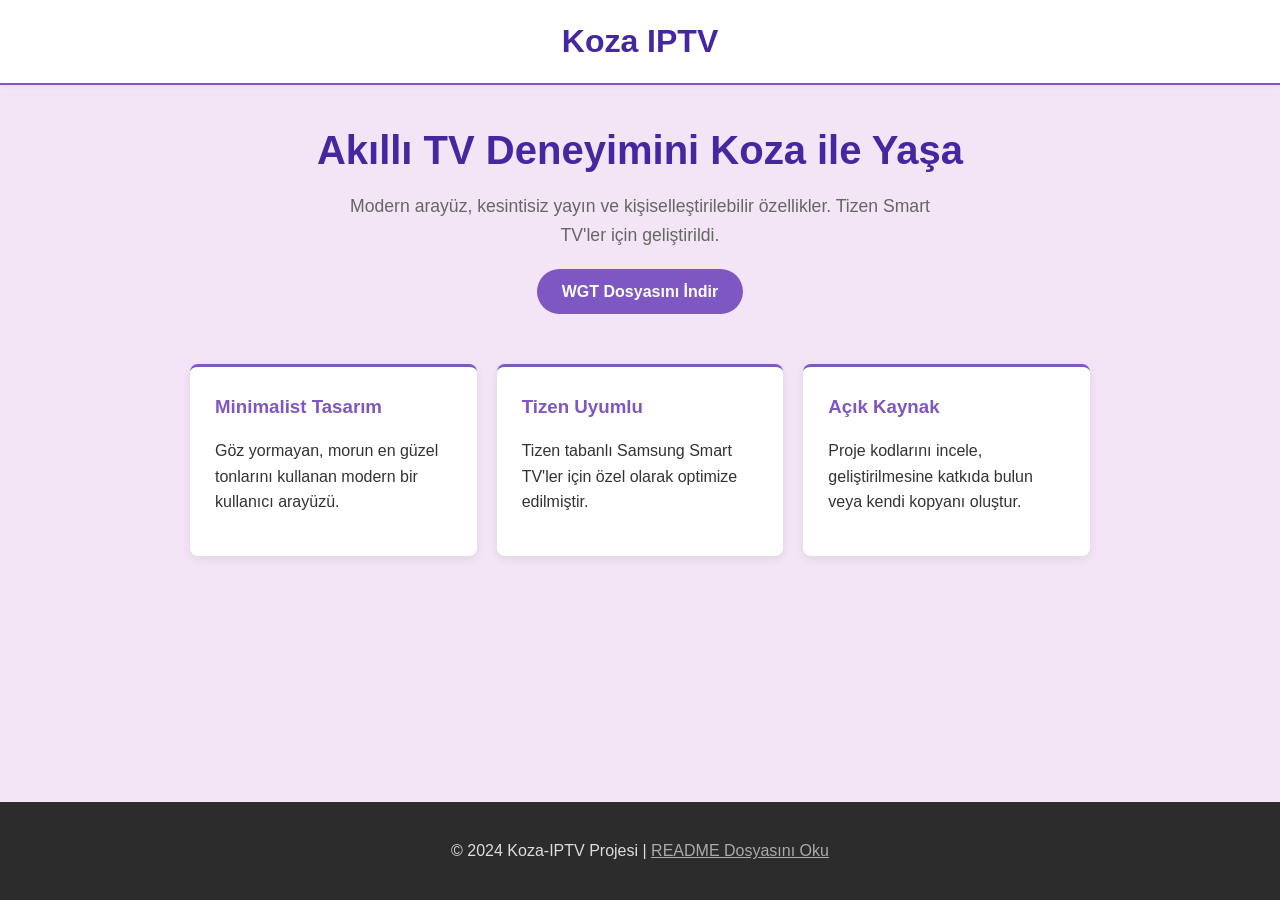
==== docs/index.html @ 99a21b76 "Create index.html for Koza IPTV project Added HTML structure and styles for Koza IPTV project." ====
<!DOCTYPE html>
<html lang="tr">
<head>
    <meta charset="UTF-8">
    <meta name="viewport" content="width=device-width, initial-scale=1.0">
    <title>Koza IPTV Projesi</title>
    <style>
        :root {
            --bg-color: #f3e5f5; /* Çok açık mor arka plan */
            --primary-color: #7e57c2; /* Ana mor tonu */
            --dark-color: #4527a0; /* Koyu mor (başlıklar için) */
            --text-color: #333;
            --white: #ffffff;
        }

        body {
            font-family: 'Segoe UI', Tahoma, Geneva, Verdana, sans-serif;
            margin: 0;
            padding: 0;
            background-color: var(--bg-color);
            color: var(--text-color);
            line-height: 1.6;
            display: flex;
            flex-direction: column;
            min-height: 100vh;
        }

        header {
            background-color: var(--white);
            border-bottom: 2px solid var(--primary-color);
            padding: 1rem 0;
            box-shadow: 0 2px 5px rgba(0,0,0,0.05);
        }

        .container {
            width: 80%;
            max-width: 900px;
            margin: 0 auto;
            padding: 0 20px;
        }

        h1, h2, h3 {
            color: var(--dark-color);
            font-weight: 600;
        }

        h1 {
            margin: 0;
            font-size: 2rem;
            text-align: center;
        }

        main {
            flex: 1;
            padding: 40px 0;
        }

        .hero {
            text-align: center;
            margin-bottom: 50px;
        }

        .hero h2 {
            font-size: 2.5rem;
            margin-bottom: 10px;
        }

        .hero p {
            font-size: 1.1rem;
            color: #666;
            max-width: 600px;
            margin: 0 auto;
        }

        .features {
            display: grid;
            grid-template-columns: repeat(auto-fit, minmax(250px, 1fr));
            gap: 20px;
            margin-top: 40px;
        }

        .feature-card {
            background-color: var(--white);
            padding: 25px;
            border-radius: 8px;
            box-shadow: 0 3px 10px rgba(0,0,0,0.08);
            border-top: 3px solid var(--primary-color);
            transition: transform 0.2s;
        }

        .feature-card:hover {
            transform: translateY(-5px);
        }

        .feature-card h3 {
            margin-top: 0;
            margin-bottom: 10px;
            color: var(--primary-color);
        }

        .cta-button {
            display: inline-block;
            background-color: var(--primary-color);
            color: var(--white);
            padding: 10px 25px;
            text-decoration: none;
            border-radius: 25px;
            margin-top: 20px;
            font-weight: bold;
            transition: background-color 0.2s;
        }

        .cta-button:hover {
            background-color: var(--dark-color);
        }

        footer {
            text-align: center;
            padding: 20px;
            background-color: #2c2c2c;
            color: #ddd;
            margin-top: auto;
        }
    </style>
</head>
<body>

    <header>
        <div class="container">
            <h1>Koza IPTV</h1>
        </div>
    </header>

    <main class="container">
        <section class="hero">
            <h2>Akıllı TV Deneyimini Koza ile Yaşa</h2>
            <p>Modern arayüz, kesintisiz yayın ve kişiselleştirilebilir özellikler. Tizen Smart TV'ler için geliştirildi.</p>
            <a href="KozaIPTV.wgt" class="cta-button">WGT Dosyasını İndir</a>
        </section>

        <section class="features">
            <div class="feature-card">
                <h3>Minimalist Tasarım</h3>
                <p>Göz yormayan, morun en güzel tonlarını kullanan modern bir kullanıcı arayüzü.</p>
            </div>
            <div class="feature-card">
                <h3>Tizen Uyumlu</h3>
                <p>Tizen tabanlı Samsung Smart TV'ler için özel olarak optimize edilmiştir.</p>
            </div>
            <div class="feature-card">
                <h3>Açık Kaynak</h3>
                <p>Proje kodlarını incele, geliştirilmesine katkıda bulun veya kendi kopyanı oluştur.</p>
            </div>
        </section>
    </main>

    <footer>
        <p>&copy; 2024 Koza-IPTV Projesi | <a href="README.md" style="color: #aaa;">README Dosyasını Oku</a></p>
    </footer>

</body>
</html>
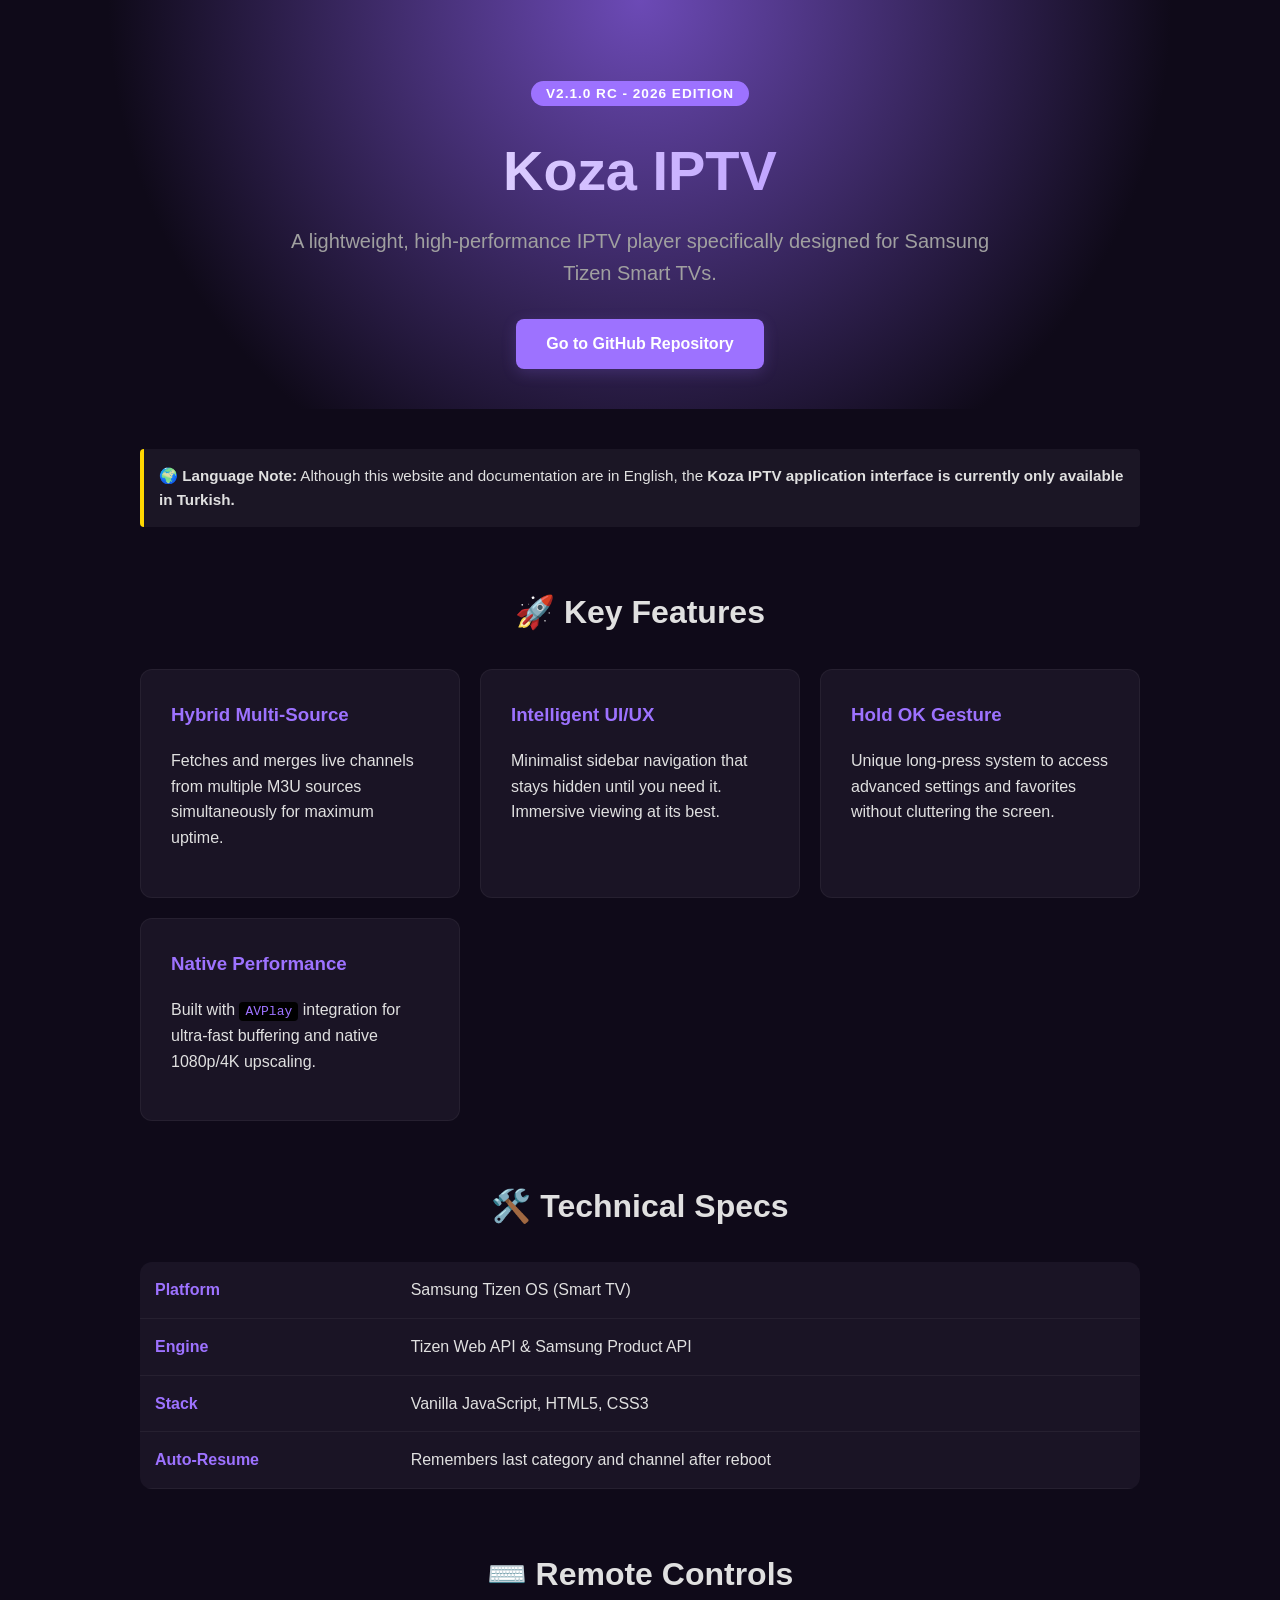
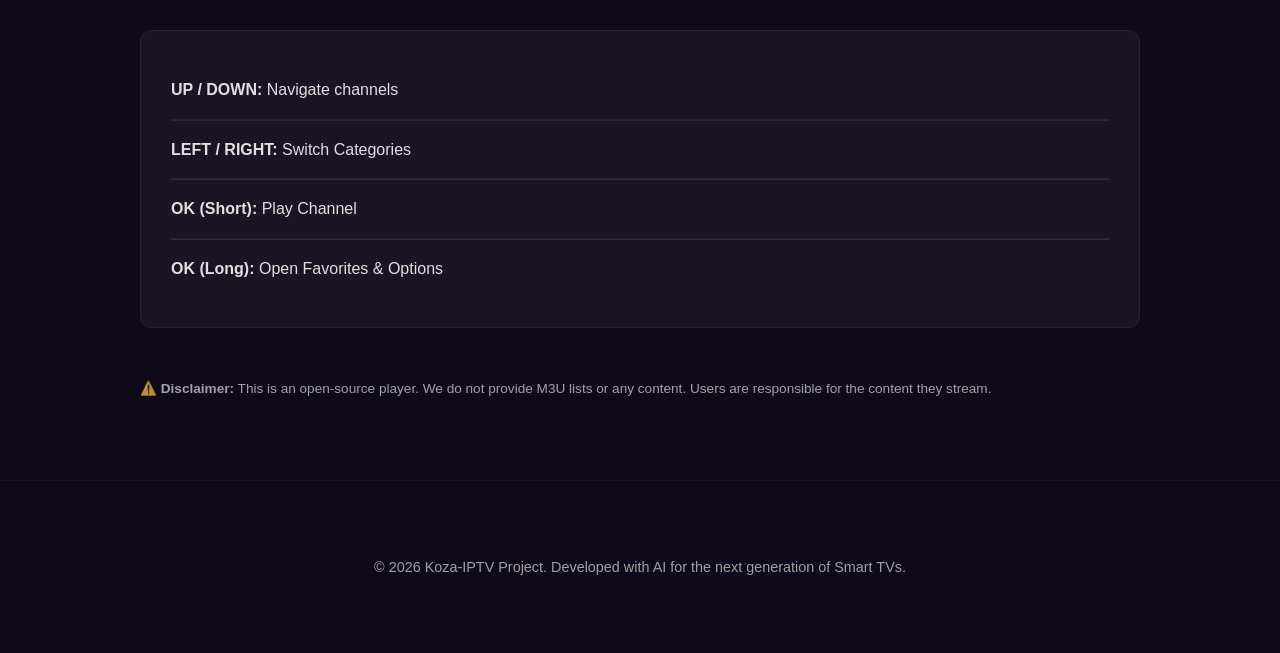
==== commit 96856e0a: "Update index.html" ====
--- a/docs/index.html
+++ b/docs/index.html
@@ -1,162 +1,256 @@
 <!DOCTYPE html>
-<html lang="tr">
+<html lang="en">
 <head>
     <meta charset="UTF-8">
     <meta name="viewport" content="width=device-width, initial-scale=1.0">
-    <title>Koza IPTV Projesi</title>
+    <title>Koza IPTV | Tizen Smart TV Edition</title>
     <style>
         :root {
-            --bg-color: #f3e5f5; /* Çok açık mor arka plan */
-            --primary-color: #7e57c2; /* Ana mor tonu */
-            --dark-color: #4527a0; /* Koyu mor (başlıklar için) */
-            --text-color: #333;
-            --white: #ffffff;
+            --bg-color: #0f0a19; /* Çok koyu mor/siyah */
+            --card-bg: #1a1425;
+            --primary-purple: #9d72ff;
+            --secondary-purple: #6c4ab6;
+            --text-main: #e0e0e0;
+            --text-dim: #a0a0a0;
+            --accent-glow: rgba(157, 114, 255, 0.2);
         }
 
         body {
-            font-family: 'Segoe UI', Tahoma, Geneva, Verdana, sans-serif;
+            font-family: 'Inter', -apple-system, BlinkMacSystemFont, sans-serif;
             margin: 0;
-            padding: 0;
             background-color: var(--bg-color);
-            color: var(--text-color);
+            color: var(--text-main);
             line-height: 1.6;
-            display: flex;
-            flex-direction: column;
-            min-height: 100vh;
-        }
-
-        header {
-            background-color: var(--white);
-            border-bottom: 2px solid var(--primary-color);
-            padding: 1rem 0;
-            box-shadow: 0 2px 5px rgba(0,0,0,0.05);
         }
 
         .container {
-            width: 80%;
-            max-width: 900px;
+            max-width: 1000px;
             margin: 0 auto;
             padding: 0 20px;
         }
 
-        h1, h2, h3 {
-            color: var(--dark-color);
+        /* Hero Section */
+        header {
+            padding: 80px 0 40px;
+            text-align: center;
+            background: radial-gradient(circle at top, var(--secondary-purple) 0%, var(--bg-color) 70%);
+        }
+
+        .badge {
+            background: var(--primary-purple);
+            color: white;
+            padding: 5px 15px;
+            border-radius: 20px;
+            font-size: 0.85rem;
+            font-weight: bold;
+            text-transform: uppercase;
+            letter-spacing: 1px;
+        }
+
+        h1 {
+            font-size: 3.5rem;
+            margin: 20px 0 10px;
+            background: linear-gradient(to right, #fff, var(--primary-purple));
+            -webkit-background-clip: text;
+            -webkit-text-fill-color: transparent;
+        }
+
+        .tagline {
+            font-size: 1.25rem;
+            color: var(--text-dim);
+            max-width: 700px;
+            margin: 0 auto 30px;
+        }
+
+        .btn-group {
+            display: flex;
+            gap: 15px;
+            justify-content: center;
+            margin-top: 20px;
+        }
+
+        .btn {
+            padding: 12px 30px;
+            border-radius: 8px;
+            text-decoration: none;
             font-weight: 600;
-        }
-
-        h1 {
-            margin: 0;
+            transition: all 0.3s ease;
+        }
+
+        .btn-primary {
+            background-color: var(--primary-purple);
+            color: white;
+            box-shadow: 0 4px 15px var(--accent-glow);
+        }
+
+        .btn-primary:hover {
+            transform: translateY(-2px);
+            background-color: #b08dff;
+        }
+
+        /* Lang Alert */
+        .lang-notice {
+            background: rgba(255, 255, 255, 0.05);
+            border-left: 4px solid #ffd700;
+            padding: 15px;
+            margin: 40px 0;
+            border-radius: 4px;
+            font-size: 0.95rem;
+        }
+
+        /* Grid Sections */
+        .section-title {
+            text-align: center;
+            margin: 60px 0 30px;
             font-size: 2rem;
-            text-align: center;
-        }
-
-        main {
-            flex: 1;
-            padding: 40px 0;
-        }
-
-        .hero {
-            text-align: center;
-            margin-bottom: 50px;
-        }
-
-        .hero h2 {
-            font-size: 2.5rem;
-            margin-bottom: 10px;
-        }
-
-        .hero p {
-            font-size: 1.1rem;
-            color: #666;
-            max-width: 600px;
-            margin: 0 auto;
-        }
-
-        .features {
+        }
+
+        .features-grid {
             display: grid;
-            grid-template-columns: repeat(auto-fit, minmax(250px, 1fr));
+            grid-template-columns: repeat(auto-fit, minmax(300px, 1fr));
             gap: 20px;
-            margin-top: 40px;
-        }
-
-        .feature-card {
-            background-color: var(--white);
-            padding: 25px;
-            border-radius: 8px;
-            box-shadow: 0 3px 10px rgba(0,0,0,0.08);
-            border-top: 3px solid var(--primary-color);
-            transition: transform 0.2s;
-        }
-
-        .feature-card:hover {
-            transform: translateY(-5px);
-        }
-
-        .feature-card h3 {
+        }
+
+        .card {
+            background: var(--card-bg);
+            padding: 30px;
+            border-radius: 12px;
+            border: 1px solid rgba(255,255,255,0.05);
+            transition: border 0.3s;
+        }
+
+        .card:hover {
+            border-color: var(--primary-purple);
+        }
+
+        .card h3 {
             margin-top: 0;
-            margin-bottom: 10px;
-            color: var(--primary-color);
-        }
-
-        .cta-button {
-            display: inline-block;
-            background-color: var(--primary-color);
-            color: var(--white);
-            padding: 10px 25px;
-            text-decoration: none;
-            border-radius: 25px;
-            margin-top: 20px;
-            font-weight: bold;
-            transition: background-color 0.2s;
-        }
-
-        .cta-button:hover {
-            background-color: var(--dark-color);
-        }
+            color: var(--primary-purple);
+        }
+
+        /* Specs Table */
+        .specs-table {
+            width: 100%;
+            border-collapse: collapse;
+            margin: 20px 0;
+            background: var(--card-bg);
+            border-radius: 12px;
+            overflow: hidden;
+        }
+
+        .specs-table td, .specs-table th {
+            padding: 15px;
+            border-bottom: 1px solid rgba(255,255,255,0.05);
+            text-align: left;
+        }
+
+        .specs-table th { color: var(--primary-purple); }
 
         footer {
             text-align: center;
-            padding: 20px;
-            background-color: #2c2c2c;
-            color: #ddd;
-            margin-top: auto;
+            padding: 60px 0;
+            color: var(--text-dim);
+            font-size: 0.9rem;
+            border-top: 1px solid rgba(255,255,255,0.05);
+            margin-top: 80px;
+        }
+
+        code {
+            background: #000;
+            padding: 2px 6px;
+            border-radius: 4px;
+            color: var(--primary-purple);
         }
     </style>
 </head>
 <body>
 
-    <header>
-        <div class="container">
-            <h1>Koza IPTV</h1>
+<header>
+    <div class="container">
+        <span class="badge">v2.1.0 RC - 2026 Edition</span>
+        <h1>Koza IPTV</h1>
+        <p class="tagline">A lightweight, high-performance IPTV player specifically designed for Samsung Tizen Smart TVs.</p>
+        
+        <div class="btn-group">
+            <a href="https://github.com/kkoozzaa/Koza-IPTV" class="btn btn-primary">Go to GitHub Repository</a>
         </div>
-    </header>
-
-    <main class="container">
-        <section class="hero">
-            <h2>Akıllı TV Deneyimini Koza ile Yaşa</h2>
-            <p>Modern arayüz, kesintisiz yayın ve kişiselleştirilebilir özellikler. Tizen Smart TV'ler için geliştirildi.</p>
-            <a href="KozaIPTV.wgt" class="cta-button">WGT Dosyasını İndir</a>
-        </section>
-
-        <section class="features">
-            <div class="feature-card">
-                <h3>Minimalist Tasarım</h3>
-                <p>Göz yormayan, morun en güzel tonlarını kullanan modern bir kullanıcı arayüzü.</p>
-            </div>
-            <div class="feature-card">
-                <h3>Tizen Uyumlu</h3>
-                <p>Tizen tabanlı Samsung Smart TV'ler için özel olarak optimize edilmiştir.</p>
-            </div>
-            <div class="feature-card">
-                <h3>Açık Kaynak</h3>
-                <p>Proje kodlarını incele, geliştirilmesine katkıda bulun veya kendi kopyanı oluştur.</p>
-            </div>
-        </section>
-    </main>
-
-    <footer>
-        <p>&copy; 2024 Koza-IPTV Projesi | <a href="README.md" style="color: #aaa;">README Dosyasını Oku</a></p>
-    </footer>
+    </div>
+</header>
+
+<main class="container">
+    
+    <div class="lang-notice">
+        <strong>🌍 Language Note:</strong> Although this website and documentation are in English, the <strong>Koza IPTV application interface is currently only available in Turkish.</strong>
+    </div>
+
+    <section id="features">
+        <h2 class="section-title">🚀 Key Features</h2>
+        <div class="features-grid">
+            <div class="card">
+                <h3>Hybrid Multi-Source</h3>
+                <p>Fetches and merges live channels from multiple M3U sources simultaneously for maximum uptime.</p>
+            </div>
+            <div class="card">
+                <h3>Intelligent UI/UX</h3>
+                <p>Minimalist sidebar navigation that stays hidden until you need it. Immersive viewing at its best.</p>
+            </div>
+            <div class="card">
+                <h3>Hold OK Gesture</h3>
+                <p>Unique long-press system to access advanced settings and favorites without cluttering the screen.</p>
+            </div>
+            <div class="card">
+                <h3>Native Performance</h3>
+                <p>Built with <code>AVPlay</code> integration for ultra-fast buffering and native 1080p/4K upscaling.</p>
+            </div>
+        </div>
+    </section>
+
+    <section id="technical">
+        <h2 class="section-title">🛠️ Technical Specs</h2>
+        <table class="specs-table">
+            <tr>
+                <th>Platform</th>
+                <td>Samsung Tizen OS (Smart TV)</td>
+            </tr>
+            <tr>
+                <th>Engine</th>
+                <td>Tizen Web API & Samsung Product API</td>
+            </tr>
+            <tr>
+                <th>Stack</th>
+                <td>Vanilla JavaScript, HTML5, CSS3</td>
+            </tr>
+            <tr>
+                <th>Auto-Resume</th>
+                <td>Remembers last category and channel after reboot</td>
+            </tr>
+        </table>
+    </section>
+
+    <section id="controls">
+        <h2 class="section-title">⌨️ Remote Controls</h2>
+        <div class="card">
+            <p><strong>UP / DOWN:</strong> Navigate channels</p>
+            <hr style="opacity: 0.1">
+            <p><strong>LEFT / RIGHT:</strong> Switch Categories</p>
+            <hr style="opacity: 0.1">
+            <p><strong>OK (Short):</strong> Play Channel</p>
+            <hr style="opacity: 0.1">
+            <p><strong>OK (Long):</strong> Open Favorites & Options</p>
+        </div>
+    </section>
+
+    <section id="disclaimer" style="margin-top: 50px; opacity: 0.7; font-size: 0.85rem;">
+        <p><strong>⚠️ Disclaimer:</strong> This is an open-source player. We do not provide M3U lists or any content. Users are responsible for the content they stream.</p>
+    </section>
+
+</main>
+
+<footer>
+    <div class="container">
+        <p>&copy; 2026 Koza-IPTV Project. Developed with AI for the next generation of Smart TVs.</p>
+    </div>
+</footer>
 
 </body>
 </html>
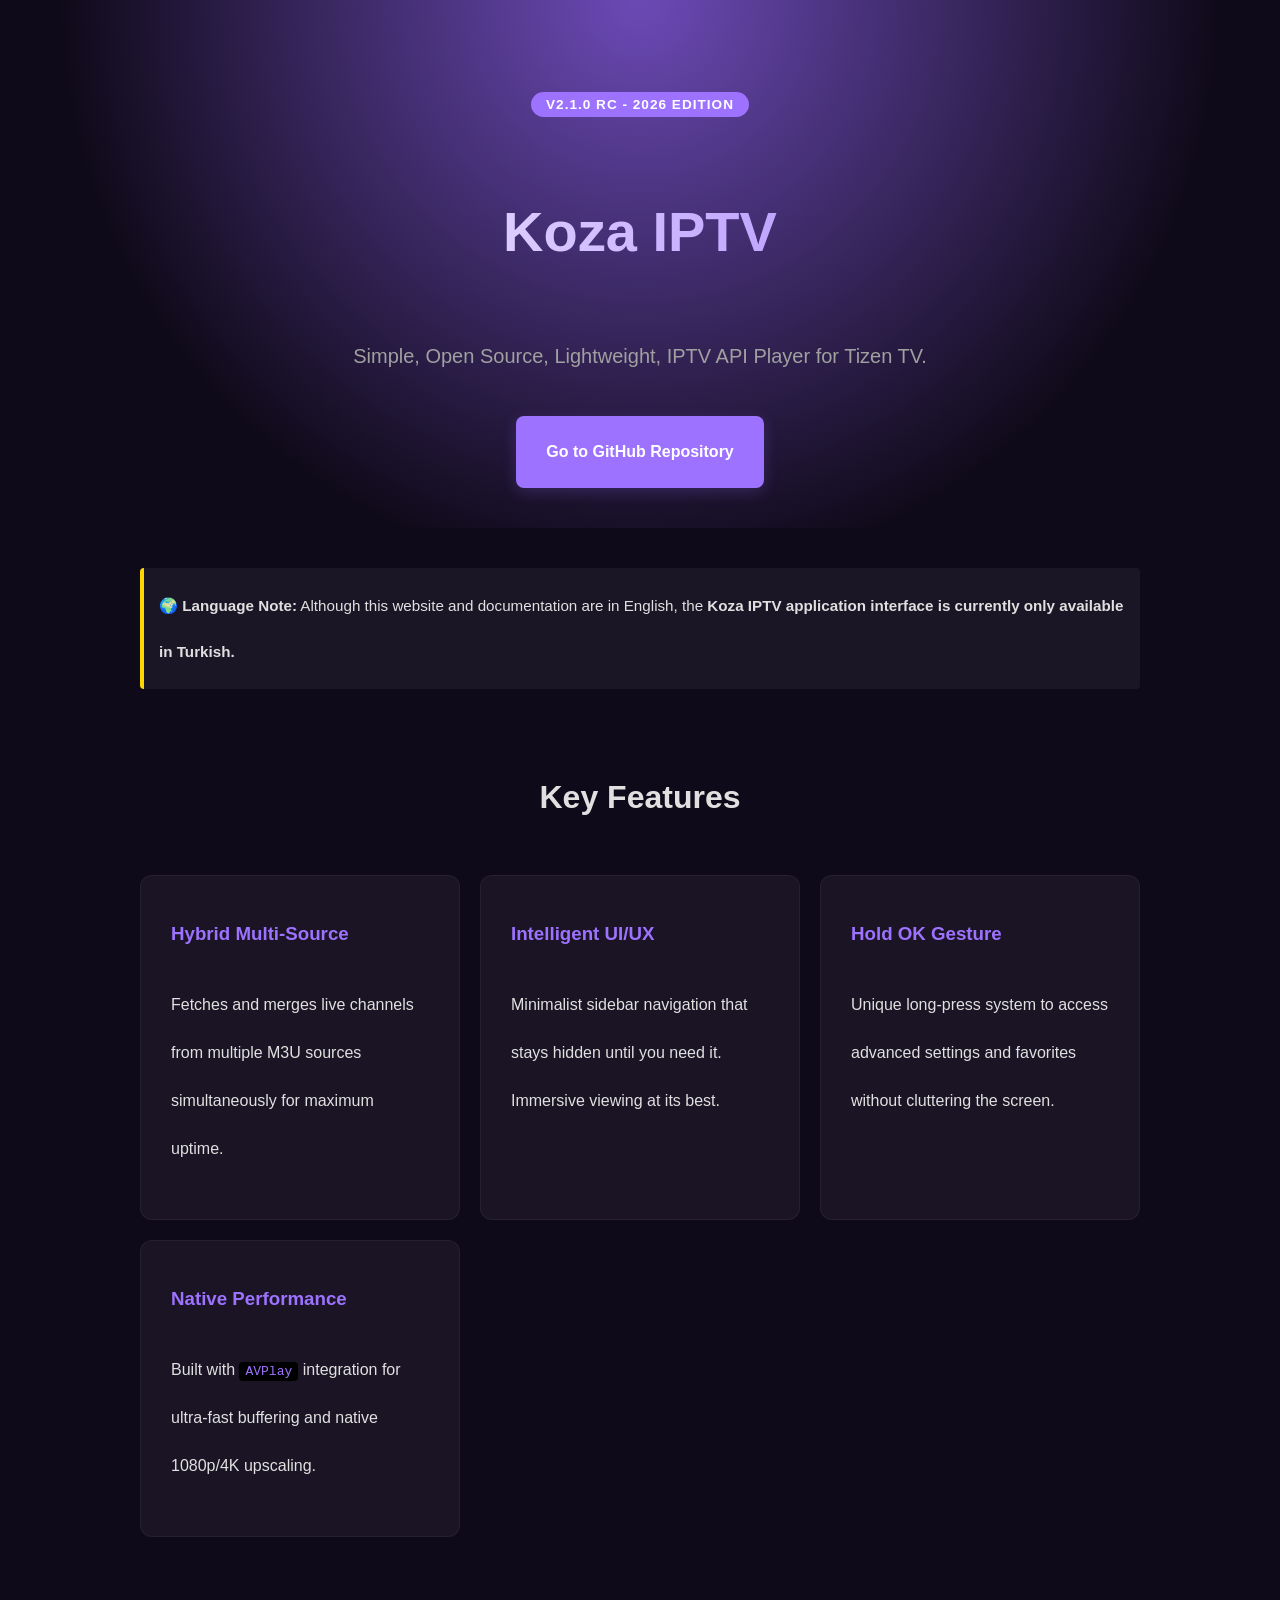
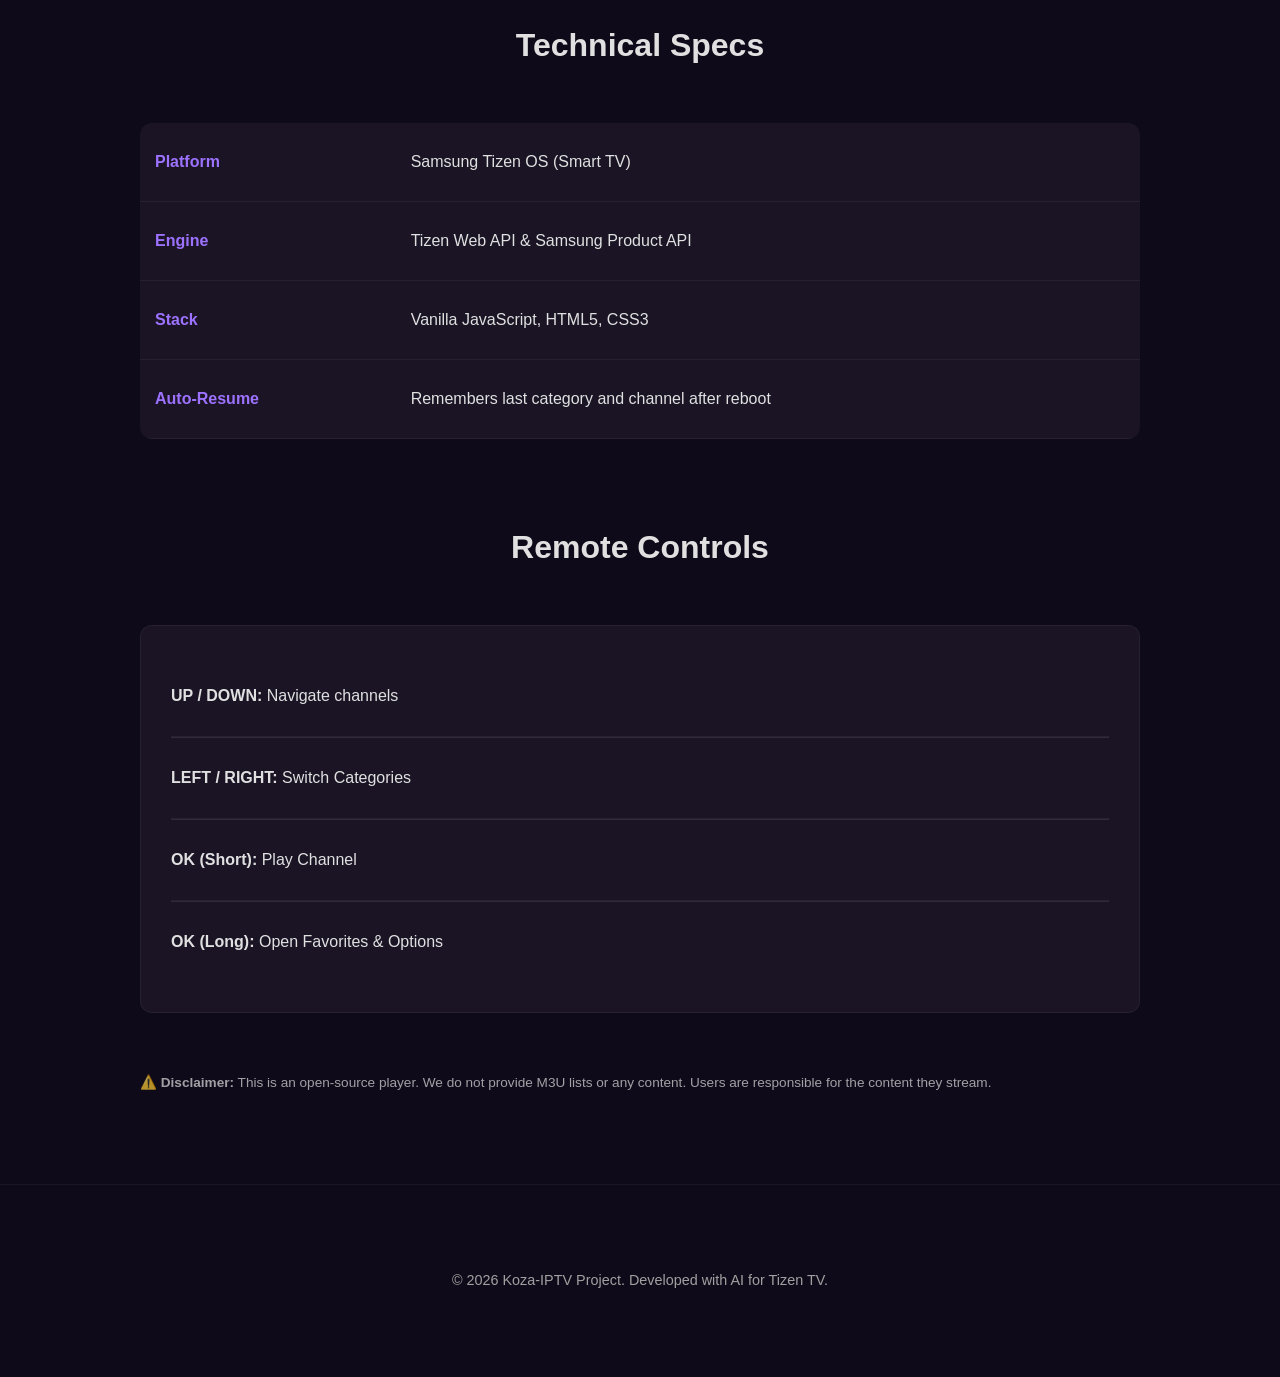
==== commit 8c86b467: "Update index.html" ====
--- a/docs/index.html
+++ b/docs/index.html
@@ -3,7 +3,7 @@
 <head>
     <meta charset="UTF-8">
     <meta name="viewport" content="width=device-width, initial-scale=1.0">
-    <title>Koza IPTV | Tizen Smart TV Edition</title>
+    <title>Koza IPTV | For Tizen TV </title>
     <style>
         :root {
             --bg-color: #0f0a19; /* Çok koyu mor/siyah */
@@ -20,7 +20,7 @@
             margin: 0;
             background-color: var(--bg-color);
             color: var(--text-main);
-            line-height: 1.6;
+            line-height: 3;
         }
 
         .container {
@@ -169,7 +169,7 @@
     <div class="container">
         <span class="badge">v2.1.0 RC - 2026 Edition</span>
         <h1>Koza IPTV</h1>
-        <p class="tagline">A lightweight, high-performance IPTV player specifically designed for Samsung Tizen Smart TVs.</p>
+        <p class="tagline">Simple, Open Source, Lightweight, IPTV API Player for Tizen TV.</p>
         
         <div class="btn-group">
             <a href="https://github.com/kkoozzaa/Koza-IPTV" class="btn btn-primary">Go to GitHub Repository</a>
@@ -184,7 +184,7 @@
     </div>
 
     <section id="features">
-        <h2 class="section-title">🚀 Key Features</h2>
+        <h2 class="section-title">Key Features</h2>
         <div class="features-grid">
             <div class="card">
                 <h3>Hybrid Multi-Source</h3>
@@ -206,7 +206,7 @@
     </section>
 
     <section id="technical">
-        <h2 class="section-title">🛠️ Technical Specs</h2>
+        <h2 class="section-title">Technical Specs</h2>
         <table class="specs-table">
             <tr>
                 <th>Platform</th>
@@ -228,7 +228,7 @@
     </section>
 
     <section id="controls">
-        <h2 class="section-title">⌨️ Remote Controls</h2>
+        <h2 class="section-title">Remote Controls</h2>
         <div class="card">
             <p><strong>UP / DOWN:</strong> Navigate channels</p>
             <hr style="opacity: 0.1">
@@ -248,7 +248,7 @@
 
 <footer>
     <div class="container">
-        <p>&copy; 2026 Koza-IPTV Project. Developed with AI for the next generation of Smart TVs.</p>
+        <p>&copy; 2026 Koza-IPTV Project. Developed with AI for Tizen TV.</p>
     </div>
 </footer>
 
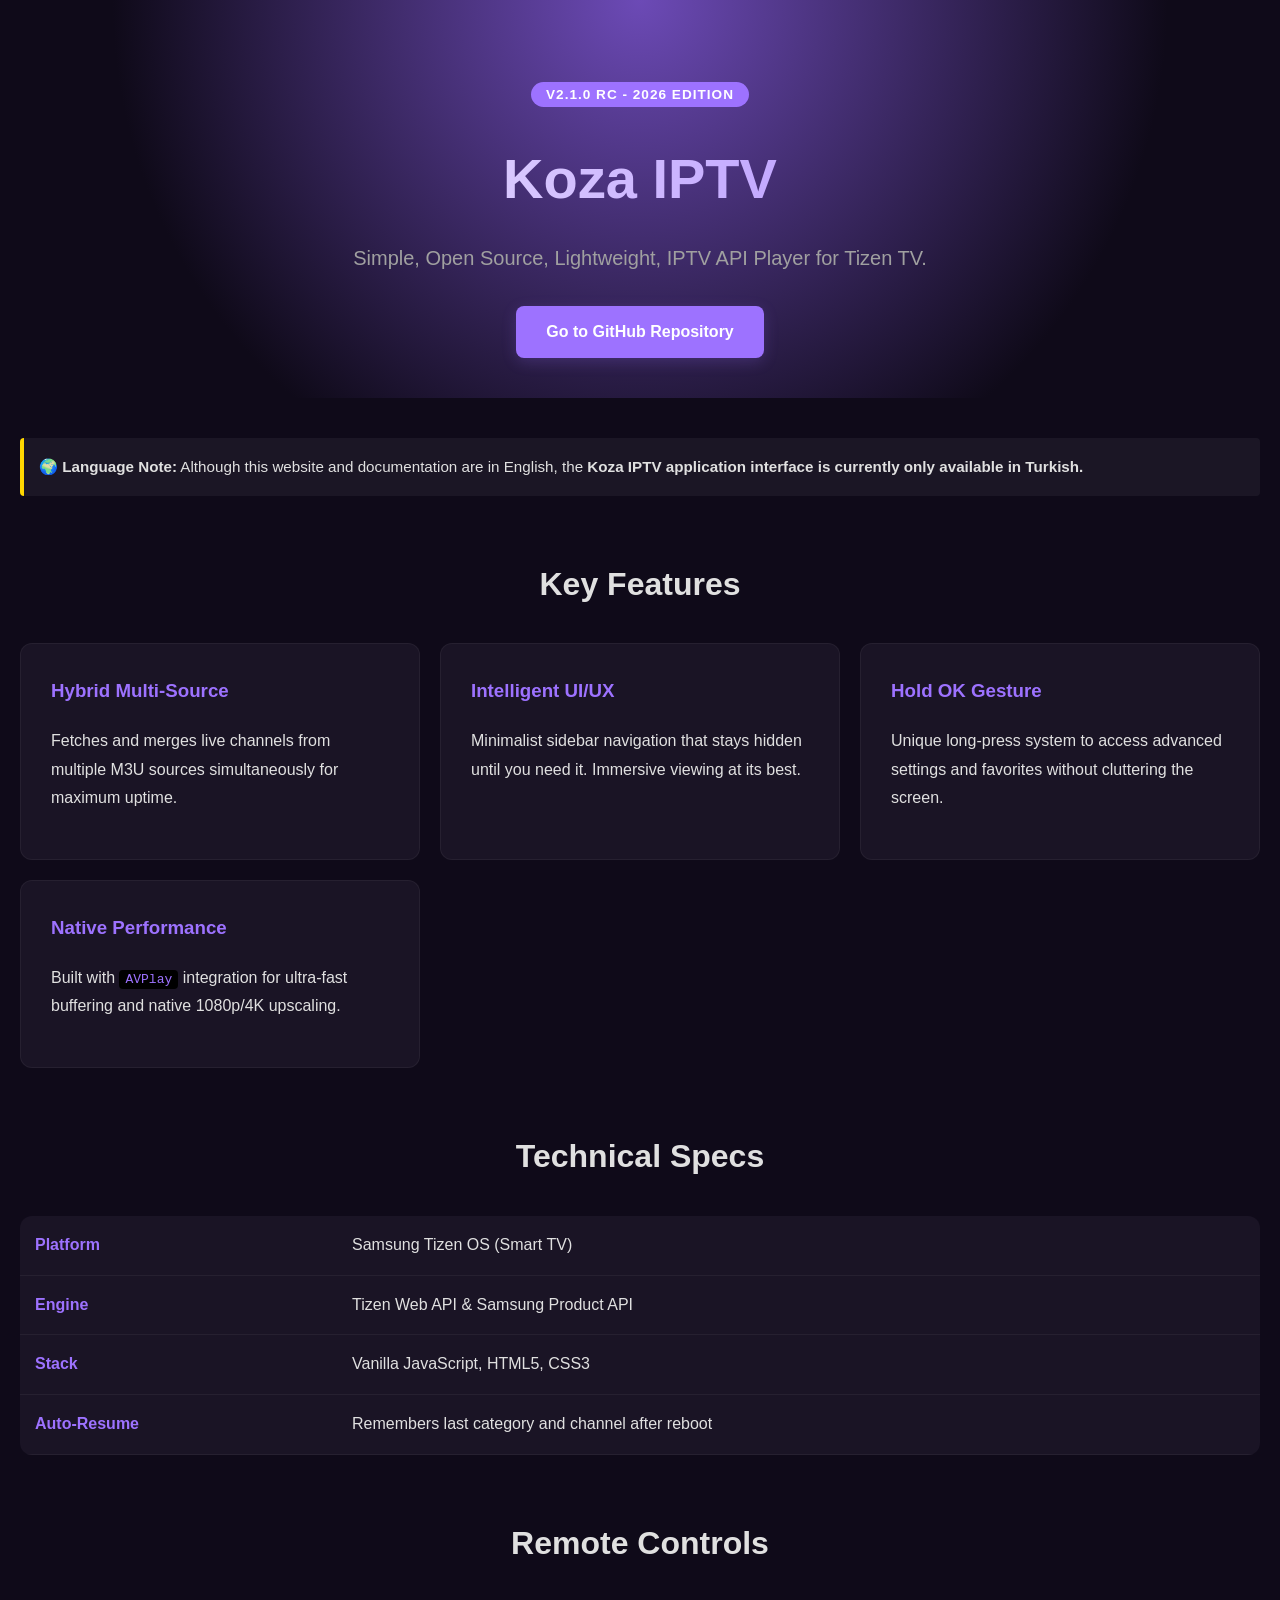
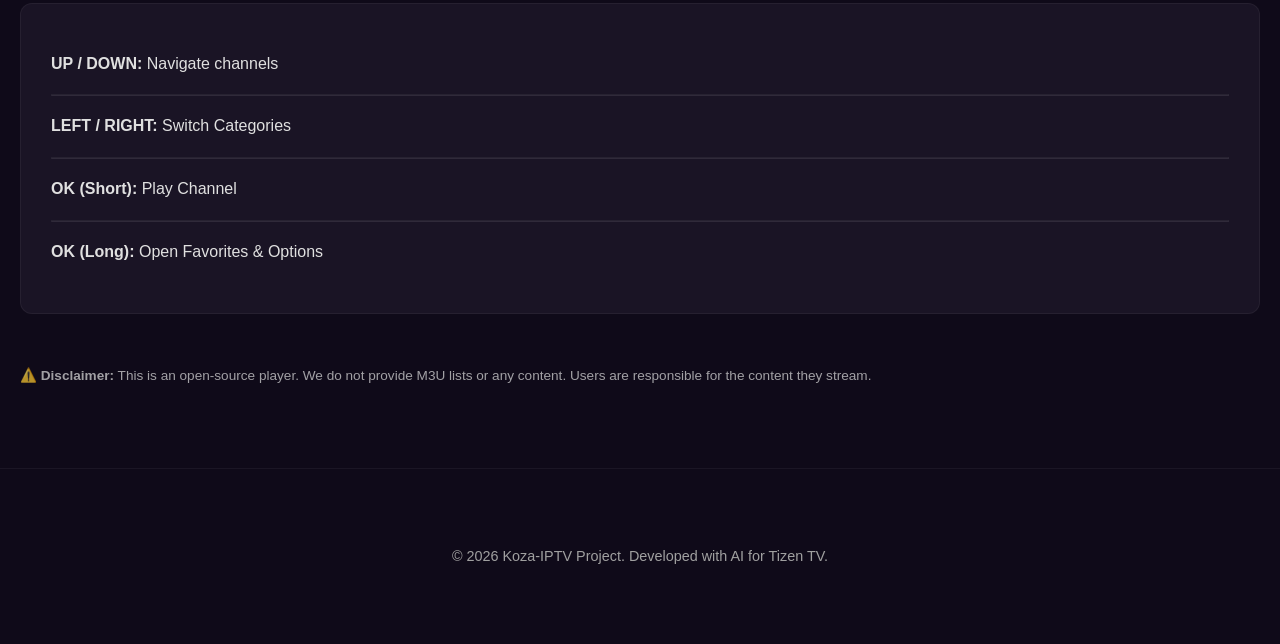
==== commit 14f5b9e1: "Update index.html" ====
--- a/docs/index.html
+++ b/docs/index.html
@@ -20,11 +20,11 @@
             margin: 0;
             background-color: var(--bg-color);
             color: var(--text-main);
-            line-height: 3;
+            line-height: 1.8;
         }
 
         .container {
-            max-width: 1000px;
+            max-width: 5000px;
             margin: 0 auto;
             padding: 0 20px;
         }
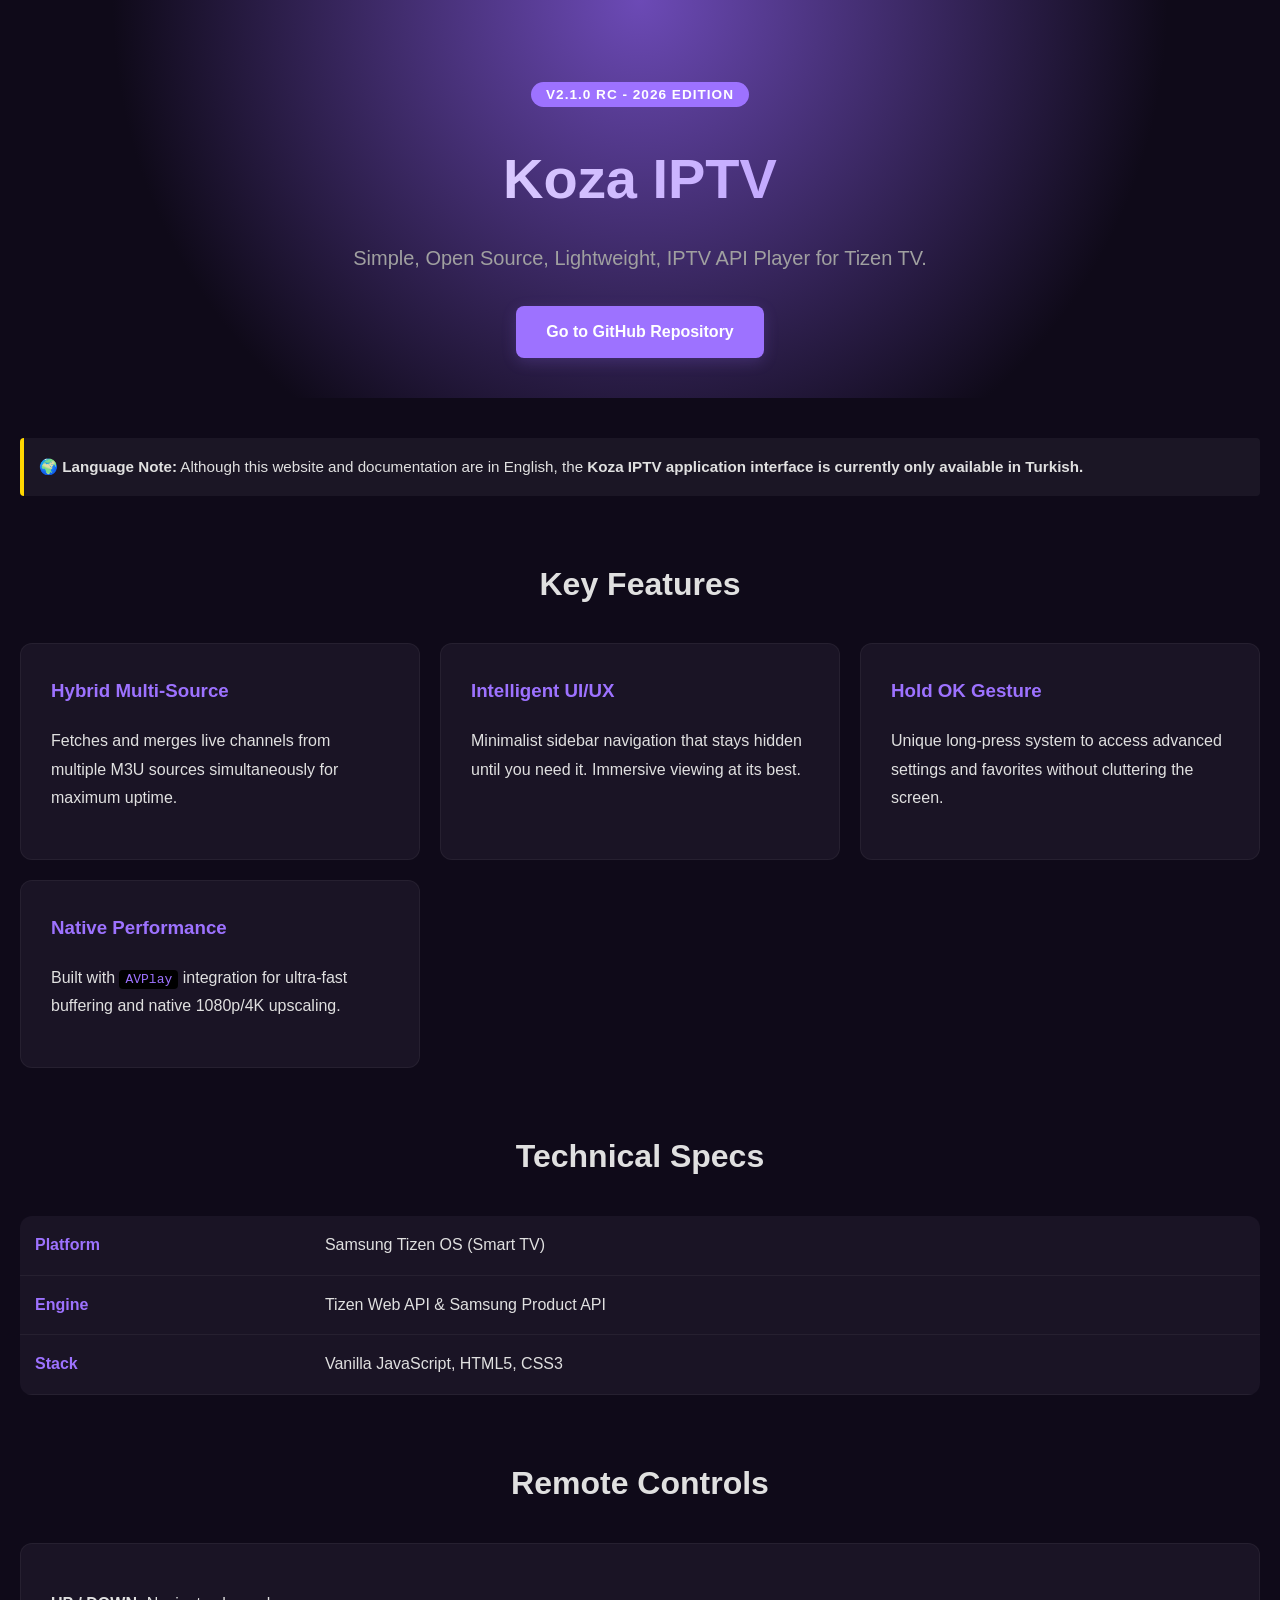
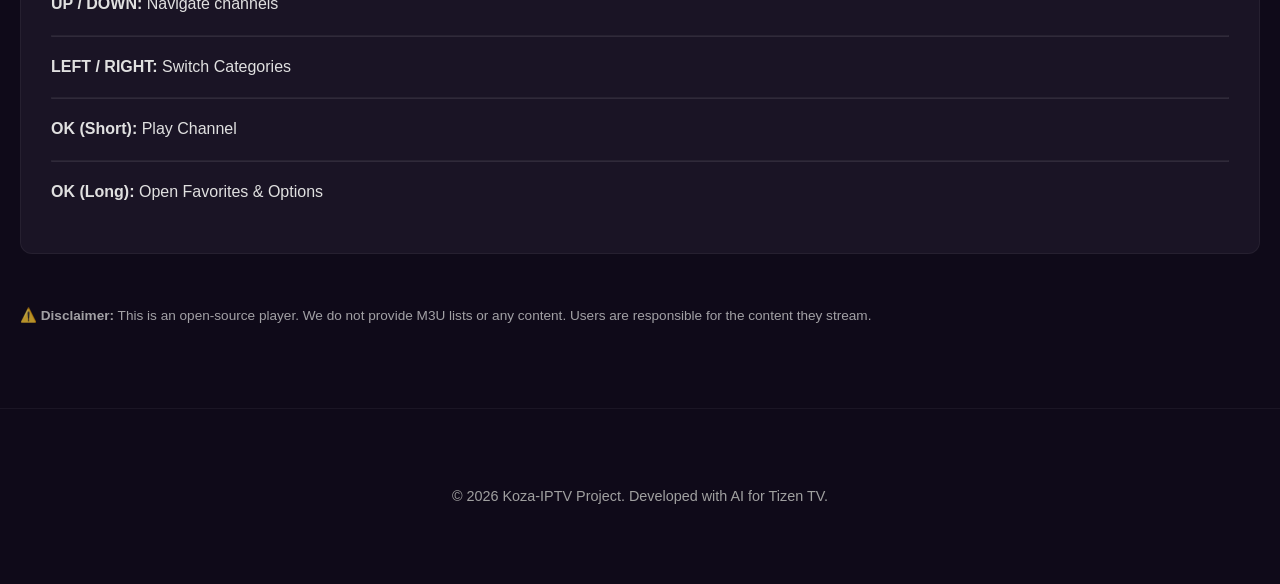
==== commit b3626f7e: "Update index.html" ====
--- a/docs/index.html
+++ b/docs/index.html
@@ -24,7 +24,7 @@
         }
 
         .container {
-            max-width: 5000px;
+            max-width: 2000px;
             margin: 0 auto;
             padding: 0 20px;
         }
@@ -220,10 +220,6 @@
                 <th>Stack</th>
                 <td>Vanilla JavaScript, HTML5, CSS3</td>
             </tr>
-            <tr>
-                <th>Auto-Resume</th>
-                <td>Remembers last category and channel after reboot</td>
-            </tr>
         </table>
     </section>
 
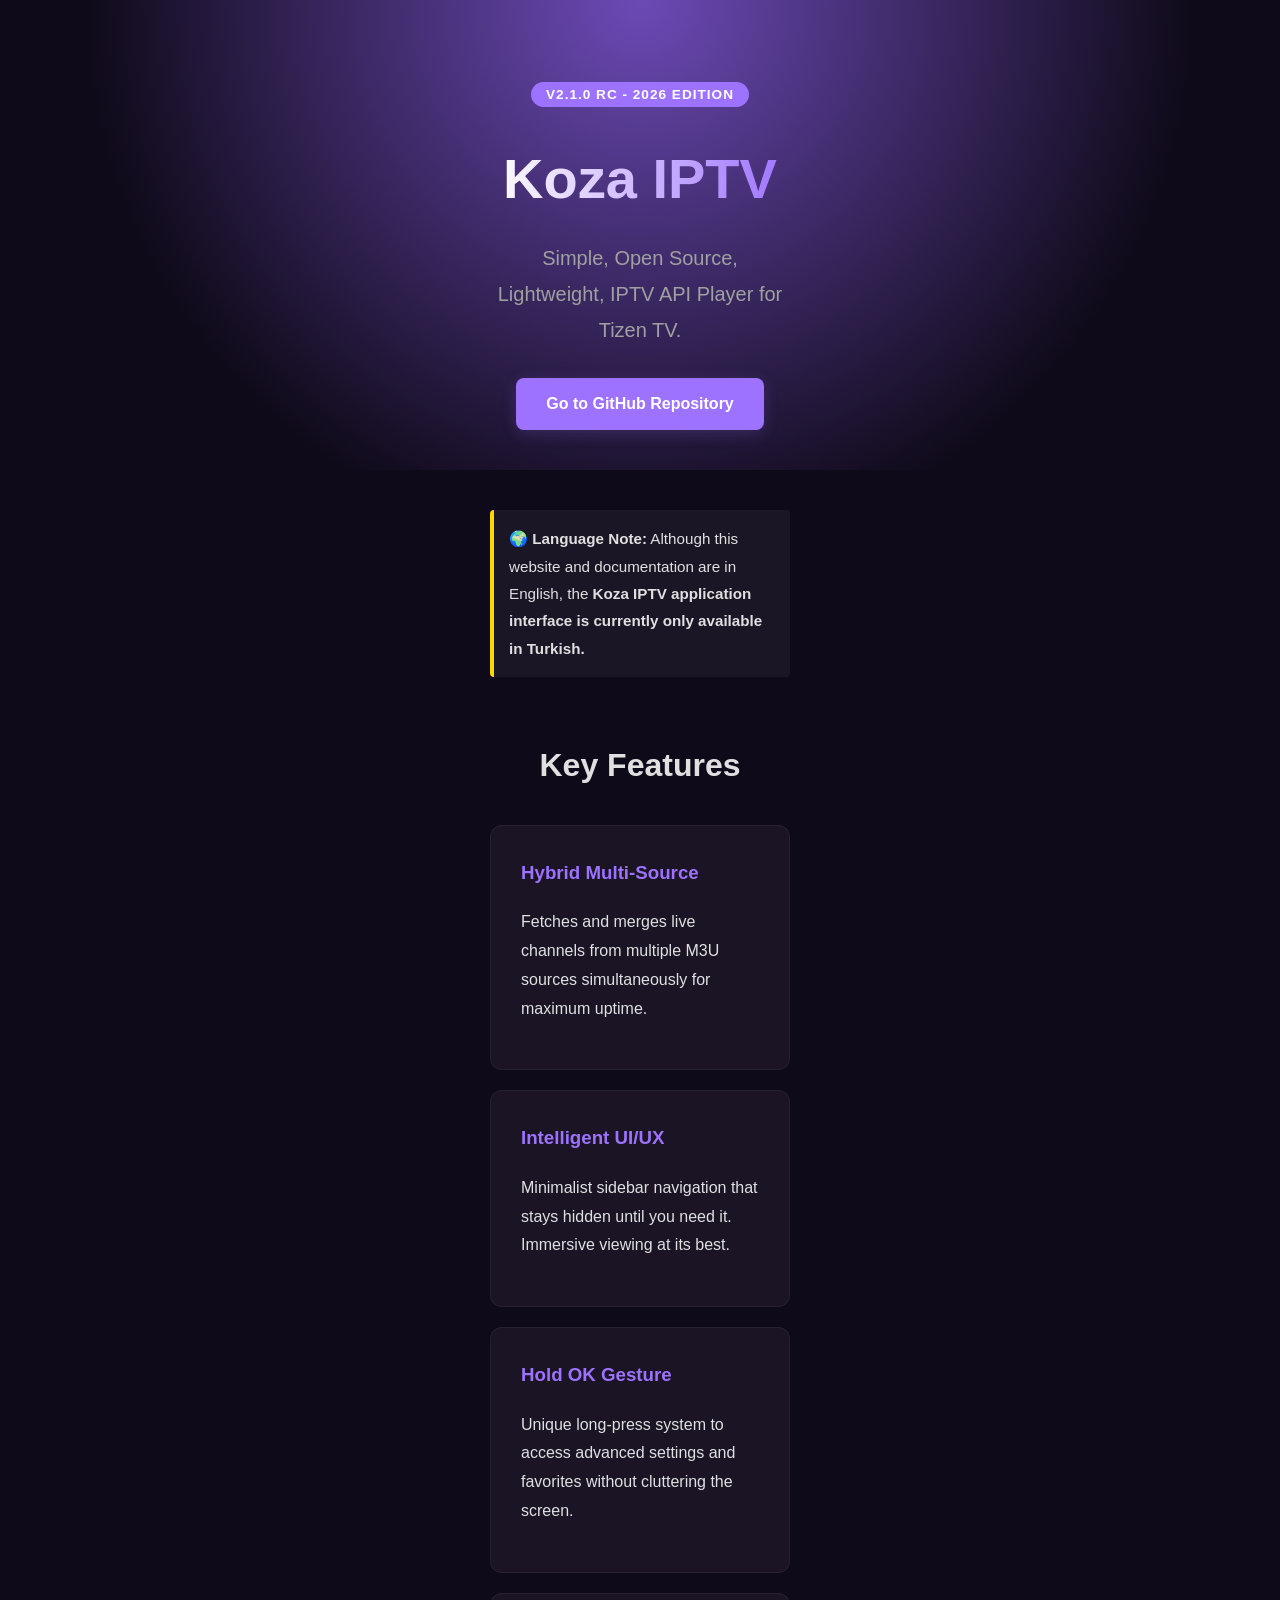
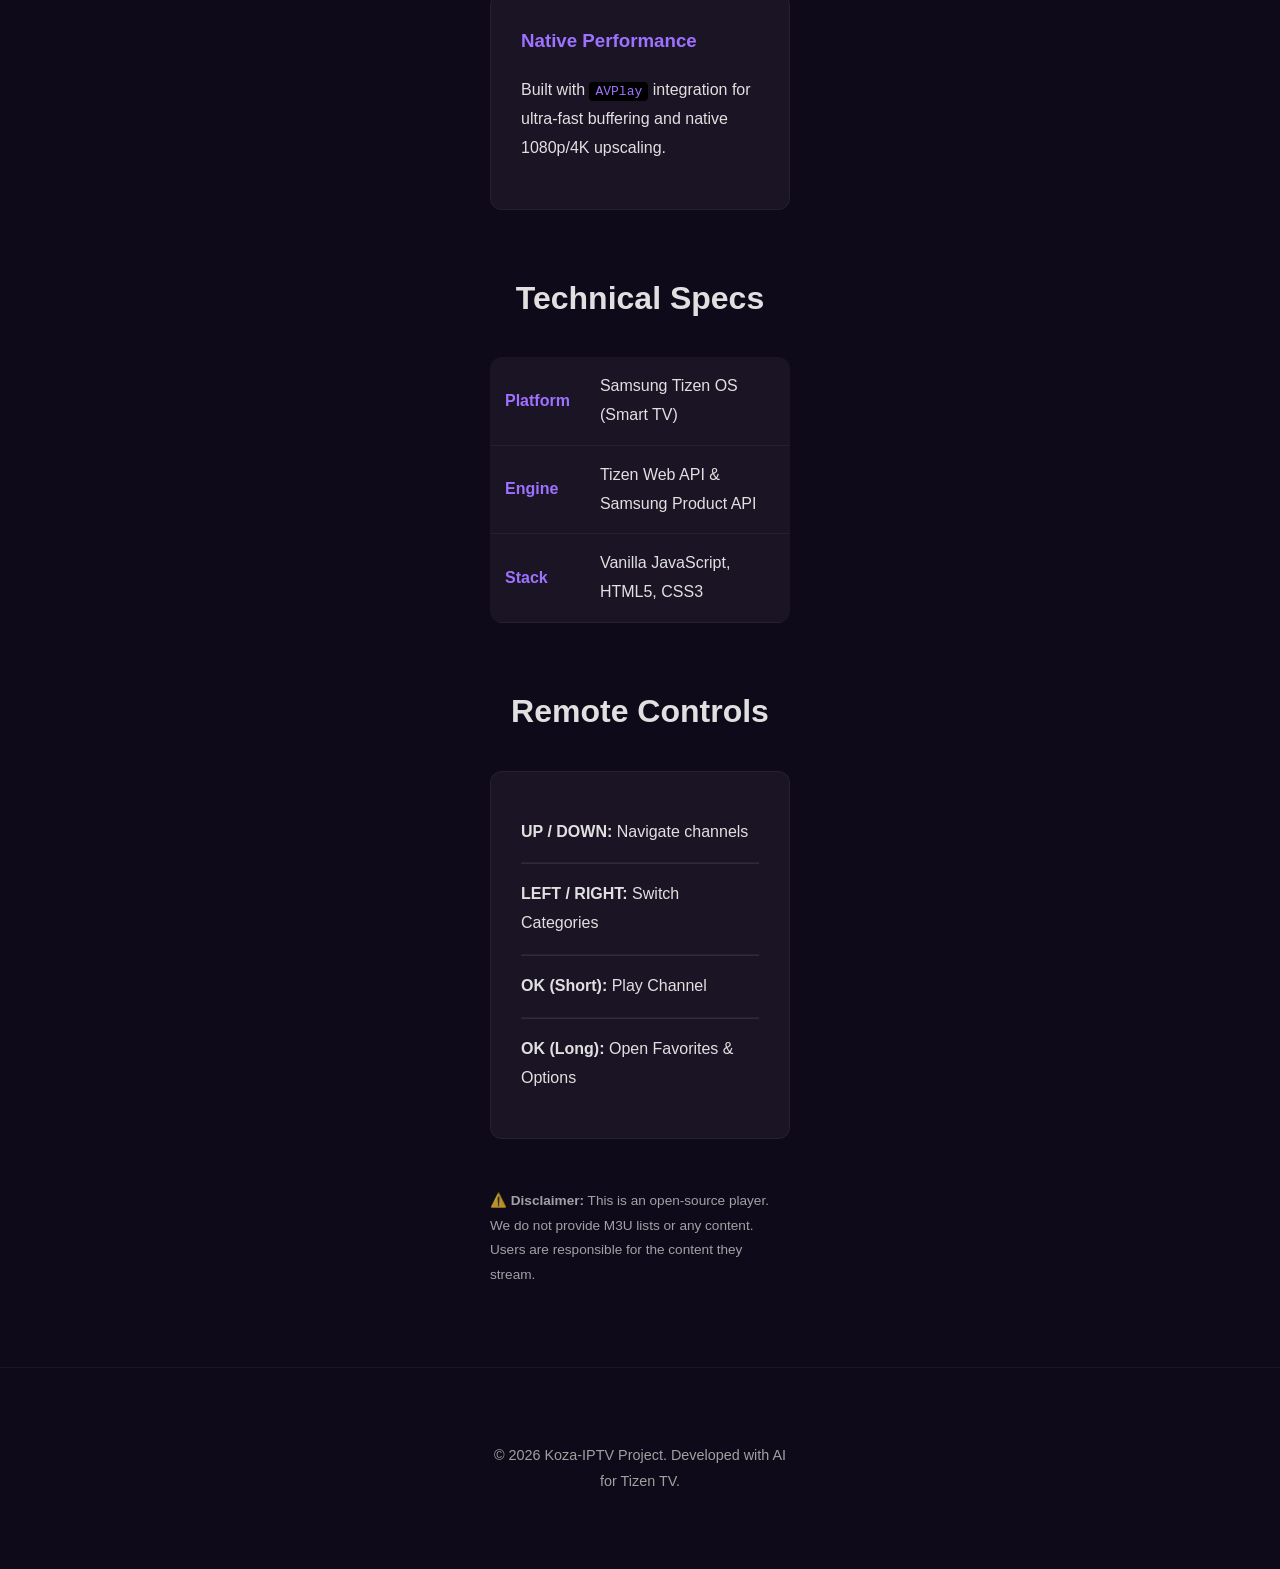
==== commit 90325f95: "Update index.html" ====
--- a/docs/index.html
+++ b/docs/index.html
@@ -6,7 +6,7 @@
     <title>Koza IPTV | For Tizen TV </title>
     <style>
         :root {
-            --bg-color: #0f0a19; /* Çok koyu mor/siyah */
+            --bg-color: #0f0a19;
             --card-bg: #1a1425;
             --primary-purple: #9d72ff;
             --secondary-purple: #6c4ab6;
@@ -24,12 +24,12 @@
         }
 
         .container {
-            max-width: 2000px;
+            max-width: 300px;
             margin: 0 auto;
             padding: 0 20px;
         }
 
-        /* Hero Section */
+        
         header {
             padding: 80px 0 40px;
             text-align: center;
@@ -128,7 +128,7 @@
             color: var(--primary-purple);
         }
 
-        /* Specs Table */
+
         .specs-table {
             width: 100%;
             border-collapse: collapse;
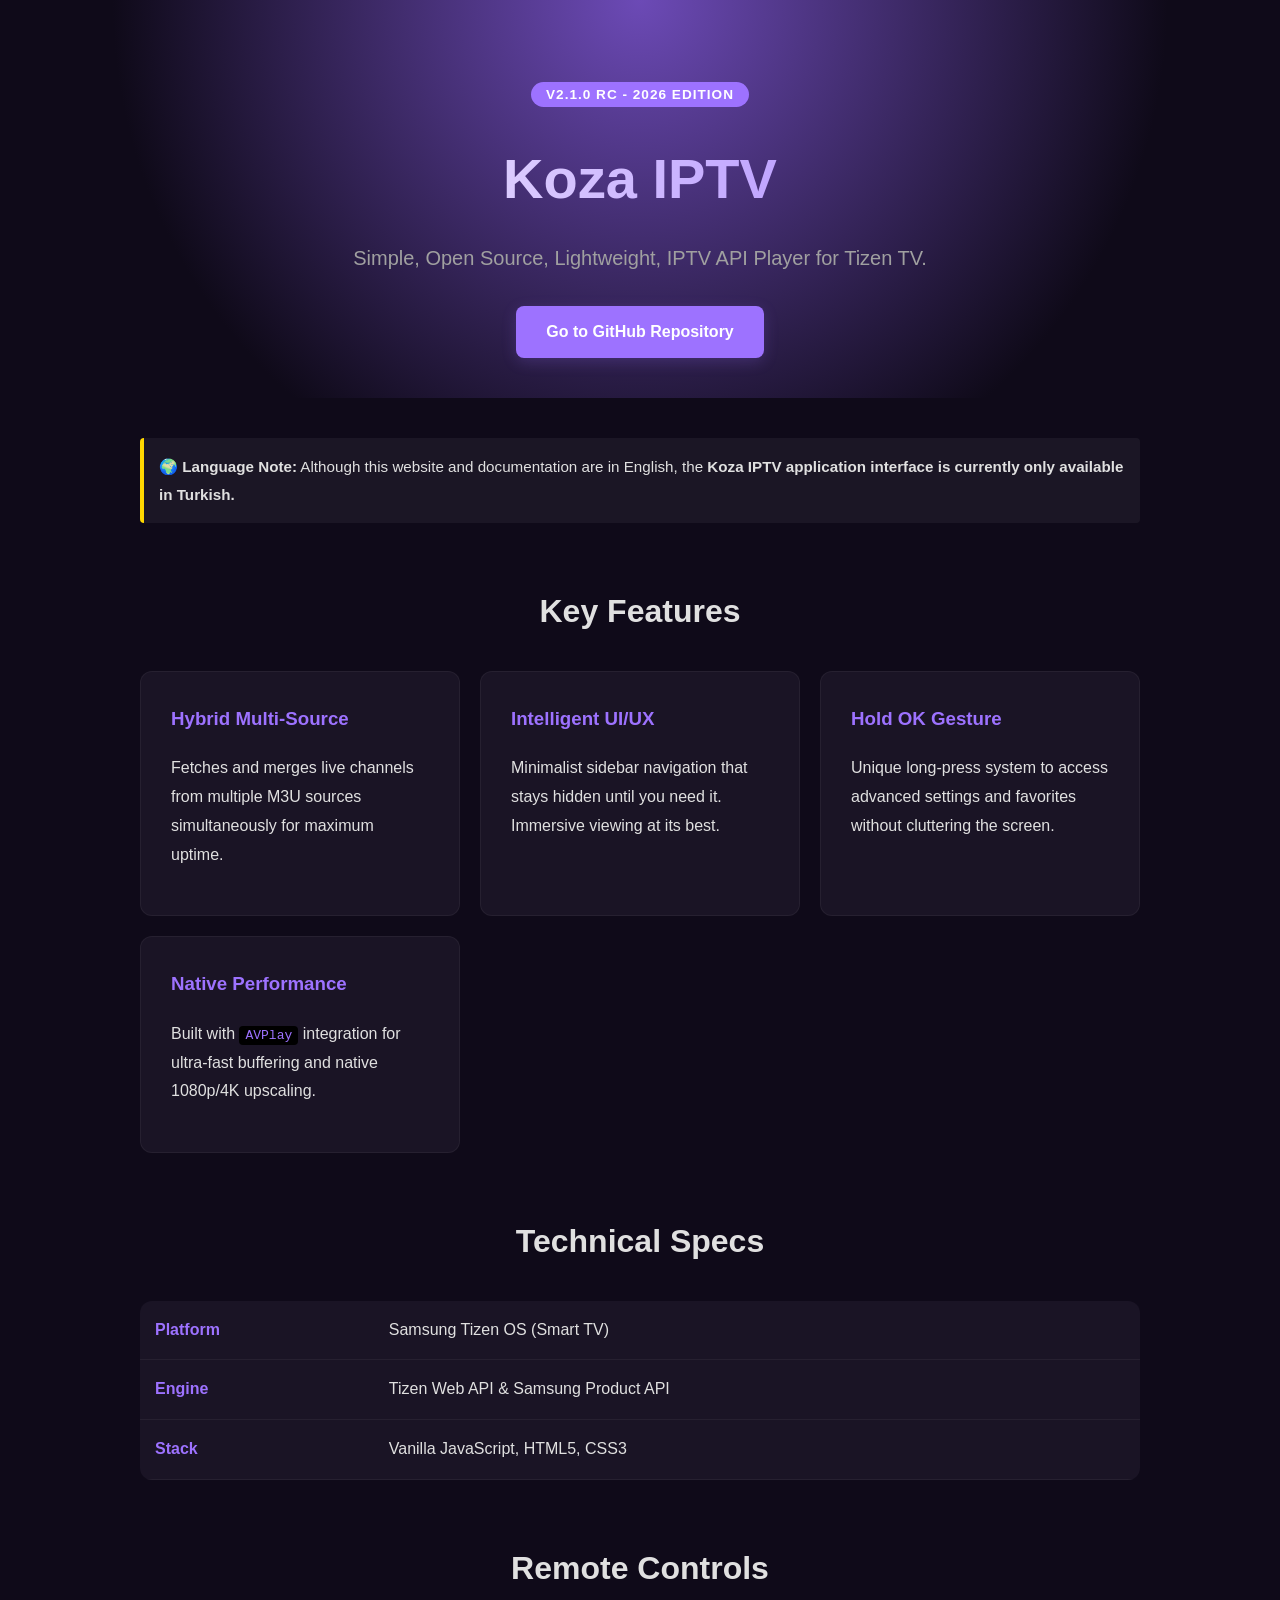
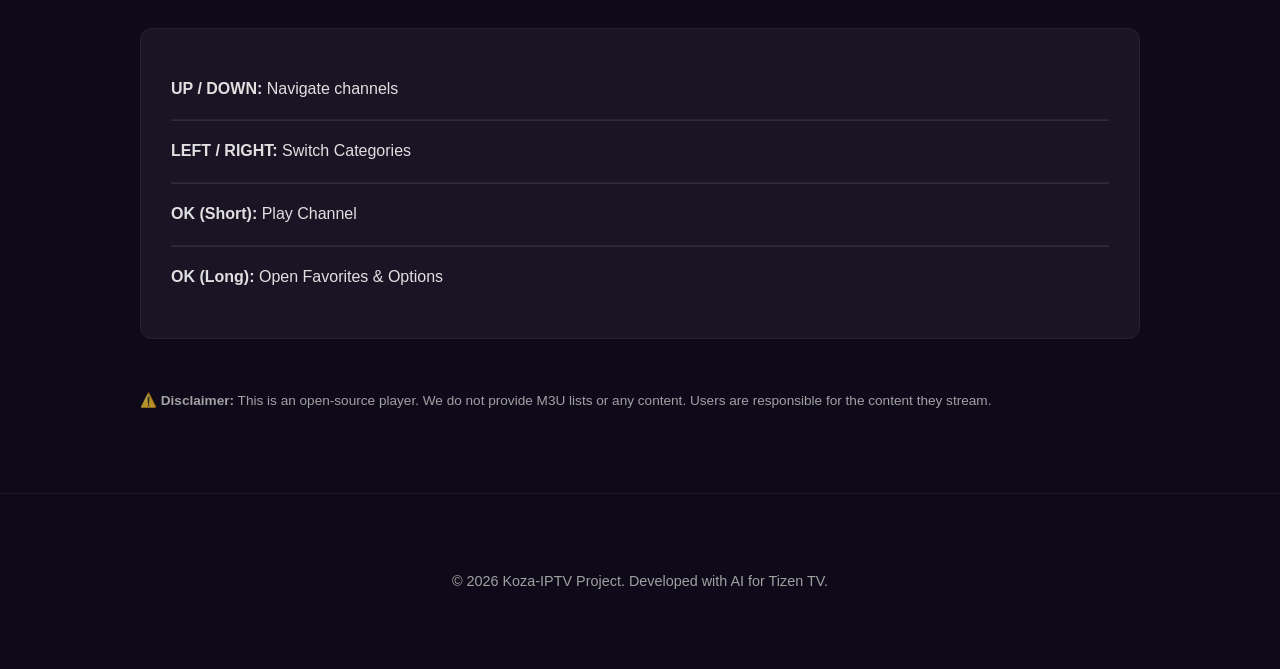
==== commit d1e257b0: "Update index.html" ====
--- a/docs/index.html
+++ b/docs/index.html
@@ -24,7 +24,7 @@
         }
 
         .container {
-            max-width: 300px;
+            max-width: 1000px;
             margin: 0 auto;
             padding: 0 20px;
         }
